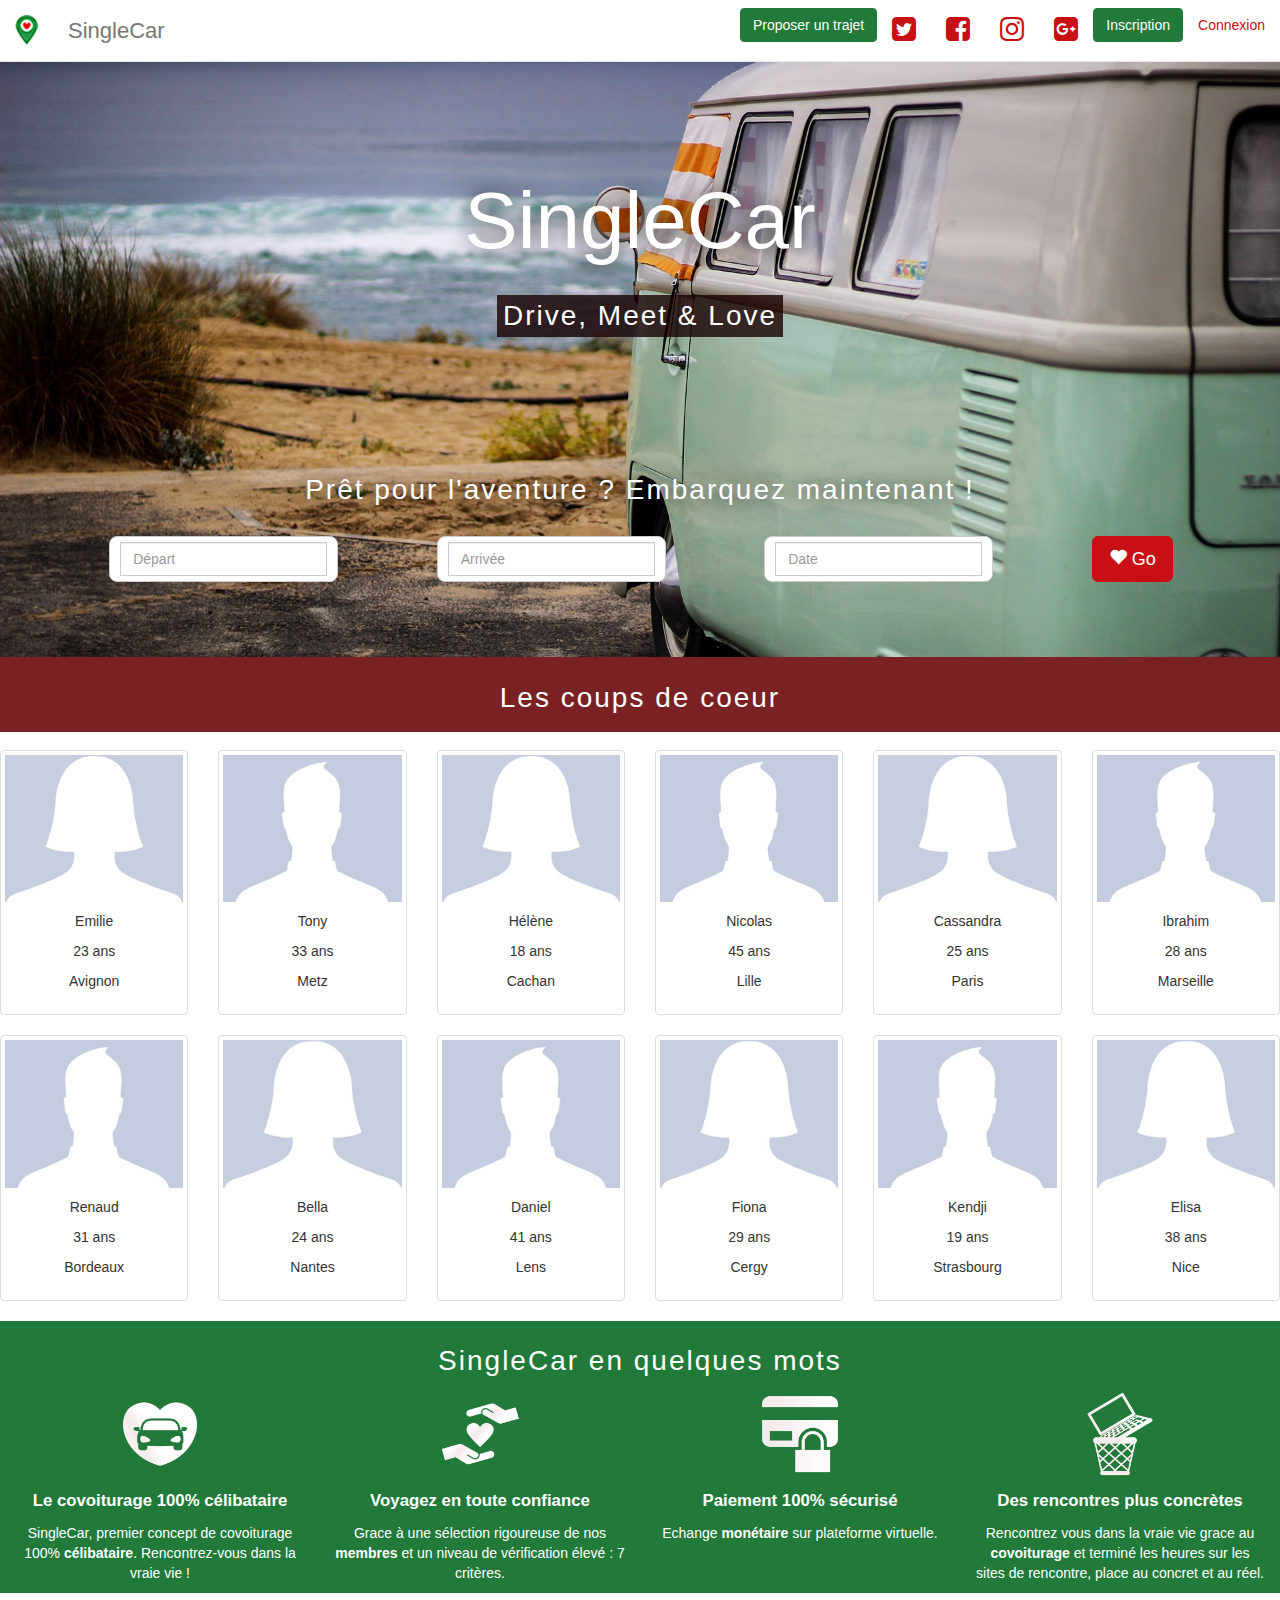
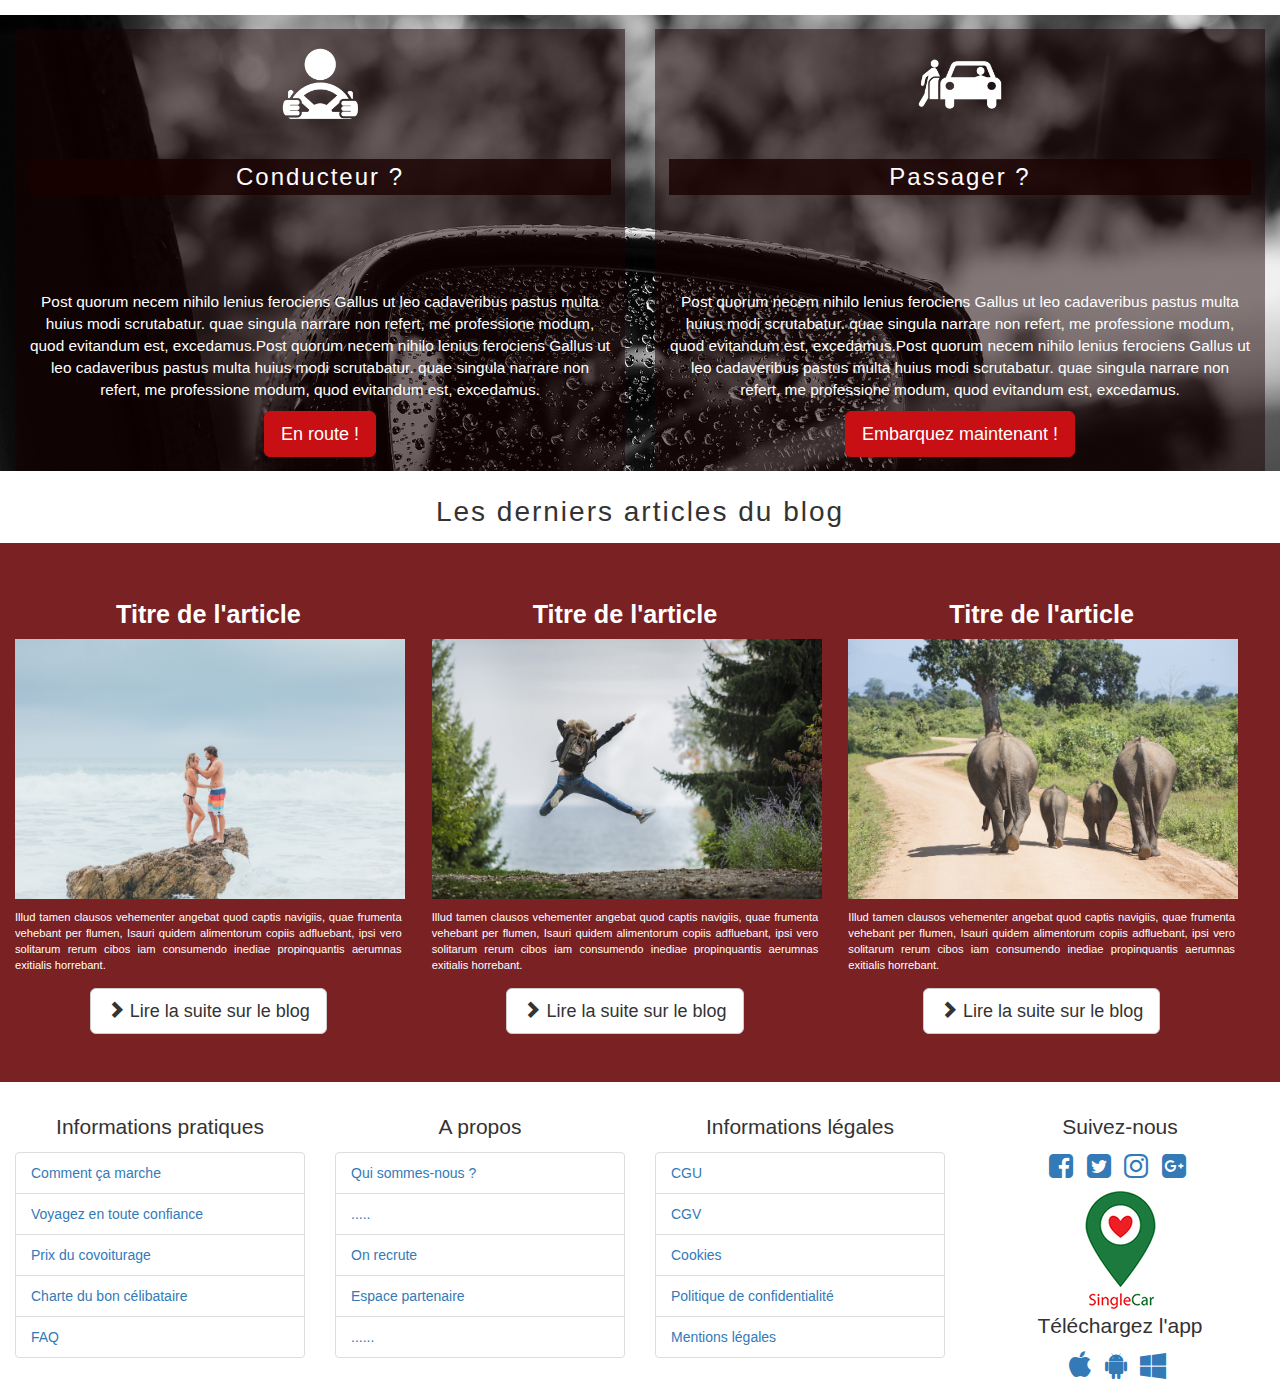
==== index.html @ 8f3c67a7 "Ajout de la page index.html + style.css" ====
<!DOCTYPE html>
<html lang="fr">
  <head>
    <meta charset="utf-8">
    <meta http-equiv="X-UA-Compatible" content="IE=edge">
    <meta name="viewport" content="width=device-width, initial-scale=1">

    <meta name="robots" content="noindex">

    <title>SingleCar - Drive, Meet & Love</title>

    <link href="https://maxcdn.bootstrapcdn.com/bootstrap/3.2.0/css/bootstrap.min.css" rel="stylesheet">
    <link rel="stylesheet" type="text/css" href="https://maxcdn.bootstrapcdn.com/font-awesome/4.1.0/css/font-awesome.min.css">
    <link href='http://fonts.googleapis.com/css?family=Open+Sans:300,400,700' rel='stylesheet' type='text/css'>
    <link rel="stylesheet" type="text/css" href="css/style.css">
    <!-- HTML5 Shim and Respond.js IE8 support of HTML5 elements and media queries -->
    <!--[if lt IE 9]>
      <script src="https://oss.maxcdn.com/html5shiv/3.7.2/html5shiv.min.js"></script>
      <script src="https://oss.maxcdn.com/respond/1.4.2/respond.min.js"></script>
    <![endif]-->
  </head>


  <body>

    <nav class="navbar navbar-default navbar-fixed-top navbar-transparent">
      <div class="container-fluid">
        <div class="navbar-header">
        <button type="button" class="navbar-toggle" data-toggle="collapse" data-target="#bs-example-navbar-collapse-1">
            <span class="sr-only">Menu</span>
            <span class="icon-bar"></span>
            <span class="icon-bar"></span>
            <span class="icon-bar"></span>
        </button>
          <a class="navbar-brand" href="#">
            <img alt="Brand" src="img/logo.jpg">
          </a>
            <p class="navbar-text">SingleCar</p>
        </div>
      
        <div class="collapse navbar-collapse" id="bs-example-navbar-collapse-1">
          <ul class="nav navbar-nav navbar-right">
            <li>
              <button type="button" class="btn btn-default navbar-btn">Proposer un trajet</button>
            </li>
            <li>
              <a href="https://twitter.com/SingleCarFR" target="blank"> <i class="fa fa-twitter-square fa-2x"></i> </a>
            </li>
            <li>
              <a href="href="https://www.facebook.com/SingleCar-1784142331823959" target="blank"> <i class="fa fa-facebook-square fa-2x"></i> </a>
            </li>
            <li>
              <a href="https://www.instagram.com/singlecar.fr/?hl=fr" target="blank"> <i class="fa fa-instagram fa-2x"></i></a>
            </li>
            <li>
              <a href="https://plus.google.com/u/0/105973584061581231778" target="blank"> <i class="fa fa-google-plus-square fa-2x"></i> </a>
            </li>
            <li>
              <button type="button" class="btn btn-default navbar-btn">Inscription</button>
            </li>
            <li>
              <a href="#">Connexion</a>
            </li>
          </ul>
        </div><!-- /.navbar-collapse -->
      </div><!-- /.container-fluid -->
    </nav>

    <div class="wrapper">
        <div class="lead">
          <h1>SingleCar</h1>
          <h2>Drive, Meet & Love</h2>
          <h3>Prêt pour l'aventure ? Embarquez maintenant !</h3>
        </div>
        <div class="row" id="search">
          <div class="col-lg-3 col-lg-offset-1">
            <div class="input-group">
              <button type="button" class="btn btn-default btn-sm border">
                <input type="text" class="form-control" placeholder="Départ">
              </button>
            </div>
          </div>
          <div class="col-lg-3">
            <div class="input-group">
              <button type="button" class="btn btn-default btn-sm border">
                <input type="text" class="form-control" placeholder="Arrivée">
              </button>
            </div>
          </div>
          <div class="col-lg-3">
            <div class="input-group">
              <button type="button" class="btn btn-default btn-sm border">
              <input type="text" class="form-control" placeholder="Date">
              </button>
            </div>
          </div>
          <div class="col-lg-1">
            <button type="button" class="btn btn-default btn-lg btn-red">
              <span class="glyphicon glyphicon glyphicon-heart" aria-hidden="true"></span> Go
            </button>
          </div>
        </div><!-- /.row -->
    </div>

    <!-- Profiles title background control -->
    <div class="profile0 text-center">
      <h3>Les coups de coeur</h3>
    </div>

    <!-- Profiles line 1 -->
    <div class="profile1">
      <div class="row">
        <div class="col-sm-3 col-md-2">
          <div class="thumbnail">
            <img src="img/avatar_w.jpg" alt="Avatar" class="avatar">
            <div class="caption">
              <div class="cta-profile">
                <div class="cta-text">
                  <a href="#" class="btn btn-primary btn-green" role="button">Découvrir le profil</a>
                </div>
              </div>
              <p>Emilie</p>
              <p>23 ans</p>
              <p>Avignon</p>
            </div>
          </div>
        </div>
        <div class="col-sm-3 col-md-2">
          <div class="thumbnail">
          <img src="img/avatar_m.jpg" alt="Avatar" class="avatar">
            <div class="caption">
              <div class="cta-profile">
                <div class="cta-text">
                  <a href="#" class="btn btn-primary btn-green" role="button">Découvrir le profil</a>
                </div>
              </div>
              <p>Tony</p>
              <p>33 ans</p>
              <p>Metz</p>
            </div>
          </div>
        </div>
        <div class="col-sm-3 col-md-2">
          <div class="thumbnail">
          <img src="img/avatar_w.jpg" alt="Avatar" class="avatar">
            <div class="caption">
              <div class="cta-profile">
                <div class="cta-text">
                  <a href="#" class="btn btn-primary btn-green" role="button">Découvrir le profil</a>
                </div>
              </div>
              <p>Hélène</p>
              <p>18 ans</p>
              <p>Cachan</p>
            </div>
          </div>
        </div>
        <div class="col-sm-3 col-md-2">
          <div class="thumbnail">
          <img src="img/avatar_m.jpg" alt="Avatar" class="avatar">
            <div class="caption">
              <div class="cta-profile">
                <div class="cta-text">
                  <a href="#" class="btn btn-primary btn-green" role="button">Découvrir le profil</a>
                </div>
              </div>
              <p>Nicolas</p>
              <p>45 ans</p>
              <p>Lille</p>
            </div>
          </div>
        </div>
        <div class="col-sm-3 col-md-2">
          <div class="thumbnail">
          <img src="img/avatar_w.jpg" alt="Avatar" class="avatar">
            <div class="caption">
              <div class="cta-profile">
                <div class="cta-text">
                  <a href="#" class="btn btn-primary btn-green" role="button">Découvrir le profil</a>
                </div>
              </div>
              <p>Cassandra</p>
              <p>25 ans</p>
              <p>Paris</p>
            </div>
          </div>
        </div>
        <div class="col-sm-3 col-md-2">
          <div class="thumbnail">
          <img src="img/avatar_m.jpg" alt="Avatar" class="avatar">
            <div class="caption">
              <div class="cta-profile">
                <div class="cta-text">
                  <a href="#" class="btn btn-primary btn-green" role="button">Découvrir le profil</a>
                </div>
              </div>
              <p>Ibrahim</p>
              <p>28 ans</p>
              <p>Marseille</p>
            </div>
          </div>
        </div>
      </div>
    </div>

    <!-- Profiles line 2 -->
    <div class="profile1">
      <div class="row">
        <div class="col-sm-3 col-md-2">
          <div class="thumbnail">
          <img src="img/avatar_m.jpg" alt="Avatar" class="avatar">
            <div class="caption">
              <div class="cta-profile">
                <div class="cta-text">
                  <a href="#" class="btn btn-primary btn-green" role="button">Découvrir le profil</a>
                </div>
              </div>
              <p>Renaud</p>
              <p>31 ans</p>
              <p>Bordeaux</p>
            </div>
          </div>
        </div>
        <div class="col-sm-3 col-md-2">
          <div class="thumbnail">
          <img src="img/avatar_w.jpg" alt="Avatar" class="avatar">
            <div class="caption">
              <div class="cta-profile">
                <div class="cta-text">
                  <a href="#" class="btn btn-primary btn-green" role="button">Découvrir le profil</a>
                </div>
              </div>
              <p>Bella</p>
              <p>24 ans</p>
              <p>Nantes</p>
            </div>
          </div>
        </div>
        <div class="col-sm-3 col-md-2">
          <div class="thumbnail">
          <img src="img/avatar_m.jpg" alt="Avatar" class="avatar">
            <div class="caption">
              <div class="cta-profile">
                <div class="cta-text">
                  <a href="#" class="btn btn-primary btn-green" role="button">Découvrir le profil</a>
                </div>
              </div>
              <p>Daniel</p>
              <p>41 ans</p>
              <p>Lens</p>
            </div>
          </div>
        </div>
        <div class="col-sm-3 col-md-2">
          <div class="thumbnail">
          <img src="img/avatar_w.jpg" alt="Avatar" class="avatar">
            <div class="caption">
              <div class="cta-profile">
                <div class="cta-text">
                  <a href="#" class="btn btn-primary btn-green" role="button">Découvrir le profil</a>
                </div>
              </div>
              <p>Fiona</p>
              <p>29 ans</p>
              <p>Cergy</p>
            </div>
          </div>
        </div>
        <div class="col-sm-3 col-md-2">
          <div class="thumbnail">
          <img src="img/avatar_m.jpg" alt="Avatar" class="avatar">
            <div class="caption">
              <div class="cta-profile">
                <div class="cta-text">
                  <a href="#" class="btn btn-primary btn-green" role="button">Découvrir le profil</a>
                </div>
              </div>
              <p>Kendji</p>
              <p>19 ans</p>
              <p>Strasbourg</p>
            </div>
          </div>
        </div>
        <div class="col-sm-3 col-md-2">
          <div class="thumbnail">
          <img src="img/avatar_w.jpg" alt="Avatar" class="avatar">
            <div class="caption">
              <div class="cta-profile">
                <div class="cta-text">
                  <a href="#" class="btn btn-primary btn-green" role="button">Découvrir le profil</a>
                </div>
              </div>
              <p>Elisa</p>
              <p>38 ans</p>
              <p>Nice</p>
            </div>
          </div>
        </div>
      </div>
    </div>      

    <div class="pitch text-center">
      <h3>SingleCar en quelques mots</h3>
        <div class="container">
          <div class="row">
            <div class="col-sm-6 col-md-3">
              <div class="feature">
                <img src="img/icon_962077_cc/noun_962077_ccc.png" width="96">
                <p class="bold">Le covoiturage 100% célibataire</p>
                <p>
                  SingleCar, premier concept de covoiturage 100% <strong>célibataire</strong>. Rencontrez-vous dans la vraie vie !
                </p>
              </div>
            </div>
            <div class="col-sm-6 col-md-3">
              <div class="feature">
                <img src="img/icon_842354_cc/noun_842354_ccc.png" width="96">
                <p class="bold">Voyagez en toute confiance</p>
                <p>
                  Grace à une sélection rigoureuse de nos <strong>membres</strong> et un niveau de vérification élevé : 7 critères.
                </p>
              </div>
            </div>
            <div class="col-sm-6 col-md-3">
              <div class="feature">
                <img src="img/icon_988194_cc/noun_988194_ccc.png" width="96">
                <p class="bold">Paiement 100% sécurisé</p>
                <p>
                  Echange <strong>monétaire</strong> sur plateforme virtuelle.
                </p>
              </div>
            </div>
            <div class="col-sm-6 col-md-3">
              <div class="feature">
                <img src="img/icon_1015298_cc/noun_1015298_ccc.png" width="96">
                <p class="bold">Des rencontres plus concrètes</p>
                <p>
                  Rencontrez vous dans la vraie vie grace au <strong>covoiturage</strong> et terminé les heures sur les sites de rencontre, place au concret et au réel.
                </p>
              </div>
            </div>
          </div>
        </div>
      </div>
    </div>

    <div id="panorama">
      <div class="vitry">
        <div class="container">
          <div class="row">
            <div class="col-sm-12 col-md-6">
              <div class="cachan">
                <img src="img/icon_noun_509406_cc/noun_509406_ccc.png" width="96">
                <h3>Conducteur ?</h3>
                <p>Post quorum necem nihilo lenius ferociens Gallus ut leo cadaveribus pastus multa huius modi scrutabatur. quae singula narrare non refert, me professione modum, quod evitandum est, excedamus.Post quorum necem nihilo lenius ferociens Gallus ut leo cadaveribus pastus multa huius modi scrutabatur. quae singula narrare non refert, me professione modum, quod evitandum est, excedamus.</p>
                <!-- Button trigger modal -->
                <button type="button" class="btn btn-primary btn-lg btn-red" data-toggle="modal" data-target="#modal1">
                En route !
                </button>  
              </div>
              <!-- Modal -->
              <div class="modal fade" id="modal1" tabindex="-1" role="dialog" aria-labelledby="myModalLabel">
                <div class="modal-dialog" role="document">
                  <div class="modal-content chevilly">
                    <div class="modal-header">
                      <button type="button" class="close" data-dismiss="modal" aria-label="Close">
                      <span aria-hidden="true">&times;</span>
                      </button>
                      <h4 class="modal-title" id="myModalLabel">En route</h4>
                    </div>
                    <div class="modal-body lhay">
                      <p>At nunc si ad aliquem bene nummatum tumentemque ideo honestus advena salutatum introieris, primitus tamquam exoptatus suscipieris et interrogatus multa coactusque mentiri, miraberis numquam antea visus summatem virum tenuem te sic enixius observantem, ut paeniteat ob haec bona tamquam praecipua non vidisse ante decennium Romam.
                      Metuentes igitur idem latrones Lycaoniam magna parte campestrem cum se inpares nostris fore congressione stataria documentis frequentibus scirent, tramitibus deviis petivere Pamphyliam diu quidem intactam sed timore populationum et caedium, milite per omnia diffuso propinqua, magnis undique praesidiis conmunitam.
                      Alii summum decus in carruchis solito altioribus et ambitioso vestium cultu ponentes sudant sub ponderibus lacernarum, quas in collis insertas cingulis ipsis adnectunt nimia subtegminum tenuitate perflabiles, expandentes eas crebris agitationibus maximeque sinistra, ut longiores fimbriae tunicaeque perspicue luceant varietate liciorum effigiatae in species animalium multiformes.<p>
                    </div>
                    <div class="modal-footer">
                      <button type="button" class="btn btn-default" data-dismiss="modal">Fermer</button>
                      <button type="button" class="btn btn-primary">En savoir plus</button>
                    </div>
                  </div>
                </div>
              </div>
            </div>
            <div class="col-sm-12 col-md-6">
              <div class="cachan">
              <img src="img/icon_noun_1353_cc/noun_1353_ccc.png" width="96">
              <h3>Passager ?</h3>
              <p>Post quorum necem nihilo lenius ferociens Gallus ut leo cadaveribus pastus multa huius modi scrutabatur. quae singula narrare non refert, me professione modum, quod evitandum est, excedamus.Post quorum necem nihilo lenius ferociens Gallus ut leo cadaveribus pastus multa huius modi scrutabatur. quae singula narrare non refert, me professione modum, quod evitandum est, excedamus.</p>
              <!-- Button trigger modal -->
              <button type="button" class="btn btn-primary btn-lg btn-red" data-toggle="modal" data-target="#modal2">
              Embarquez maintenant !
              </button>
              </div>        
              <!-- Modal -->
              <div class="modal fade" id="modal2" tabindex="-1" role="dialog" aria-labelledby="myModalLabel">
                <div class="modal-dialog" role="document">
                  <div class="modal-content chevilly">
                    <div class="modal-header">
                      <button type="button" class="close" data-dismiss="modal" aria-label="Close">
                      <span aria-hidden="true">&times;</span>
                      </button>
                      <h4 class="modal-title" id="myModalLabel">Embarquez maintenant !</h4>
                    </div>
                    <div class="modal-body lhay">
                      <p>At nunc si ad aliquem bene nummatum tumentemque ideo honestus advena salutatum introieris, primitus tamquam exoptatus suscipieris et interrogatus multa coactusque mentiri, miraberis numquam antea visus summatem virum tenuem te sic enixius observantem, ut paeniteat ob haec bona tamquam praecipua non vidisse ante decennium Romam.
                      Metuentes igitur idem latrones Lycaoniam magna parte campestrem cum se inpares nostris fore congressione stataria documentis frequentibus scirent, tramitibus deviis petivere Pamphyliam diu quidem intactam sed timore populationum et caedium, milite per omnia diffuso propinqua, magnis undique praesidiis conmunitam.
                      Alii summum decus in carruchis solito altioribus et ambitioso vestium cultu ponentes sudant sub ponderibus lacernarum, quas in collis insertas cingulis ipsis adnectunt nimia subtegminum tenuitate perflabiles, expandentes eas crebris agitationibus maximeque sinistra, ut longiores fimbriae tunicaeque perspicue luceant varietate liciorum effigiatae in species animalium multiformes.<p>
                    </div>
                    <div class="modal-footer">
                      <button type="button" class="btn btn-default" data-dismiss="modal">Fermer</button>
                      <button type="button" class="btn btn-primary">En savoir plus</button>
                    </div>
                  </div>
                </div>
              </div>
            </div>
          </div>
        </div>
      </div>
    </div>

    <div class="layout-blog text-center">
    <h3>Les derniers articles du blog</h3>
      <div class="jumbotron back-white">
        <div class="col-container container row">
          <div class="col col-sm-8 col-md-4">
            <h4>Titre de l'article</h4>
            <img src="img/article1.jpg">
            <p>Illud tamen clausos vehementer angebat quod captis navigiis, quae frumenta vehebant per flumen, Isauri quidem alimentorum copiis adfluebant, ipsi vero solitarum rerum cibos iam consumendo inediae propinquantis aerumnas exitialis horrebant.</p>
            <button type="button" class="btn btn-default btn-lg">
            <span class="glyphicon glyphicon-chevron-right" aria-hidden="true"></span> Lire la suite sur le blog
            </button>
          </div>
          <div class="col col-sm-8 col-md-4">
            <h4>Titre de l'article</h4>
            <img src="img/article2.jpg">
            <p>Illud tamen clausos vehementer angebat quod captis navigiis, quae frumenta vehebant per flumen, Isauri quidem alimentorum copiis adfluebant, ipsi vero solitarum rerum cibos iam consumendo inediae propinquantis aerumnas exitialis horrebant.</p>
            <button type="button" class="btn btn-default btn-lg">
            <span class="glyphicon glyphicon-chevron-right" aria-hidden="true"></span> Lire la suite sur le blog
            </button>
          </div>
          <div class="col col-sm-8 col-md-4">
            <h4>Titre de l'article</h4>
            <img src="img/article3.jpg">
            <p>Illud tamen clausos vehementer angebat quod captis navigiis, quae frumenta vehebant per flumen, Isauri quidem alimentorum copiis adfluebant, ipsi vero solitarum rerum cibos iam consumendo inediae propinquantis aerumnas exitialis horrebant.</p>
            <button type="button" class="btn btn-default btn-lg">
            <span class="glyphicon glyphicon-chevron-right" aria-hidden="true"></span> Lire la suite sur le blog
            </button>
          </div>
        </div>
      </div>
    </div>

    <div id="footer">
      <div class="container">
        <div class="row">
          <div class="col-sm-6 col-md-3">
            <p>Informations pratiques</p>
            <ul class="list-group">
              <li class="list-group-item">
                <a href="#" target="blank">Comment ça marche</a>
              </li>
              <li class="list-group-item">
                <a href="#" target="blank">Voyagez en toute confiance</a>
              </li>
              <li class="list-group-item">
                <a href="#" target="blank">Prix du covoiturage</a>
              </li>
              <li class="list-group-item">
                <a href="#" target="blank">Charte du bon célibataire</a>
              </li>
              <li class="list-group-item">
                <a href="#" target="blank">FAQ</a>
              </li>
            </ul>
          </div>
          <div class="col-sm-6 col-md-3">
            <p>A propos</p>
            <ul class="list-group">
              <li class="list-group-item">
                <a href="#" target="blank">Qui sommes-nous ?</a>
              </li>
              <li class="list-group-item">
                <a href="#" target="blank">.....</a>
              </li>
              <li class="list-group-item">
                <a href="#" target="blank">On recrute</a>
              </li>
              <li class="list-group-item">
                <a href="#" target="blank">Espace partenaire</a>
              </li>
              <li class="list-group-item">
                <a href="#" target="blank">......</a>
              </li>
            </ul>
          </div>
          <div class="col-sm-6 col-md-3">
            <p>Informations légales</p>
            <ul class="list-group">
              <li class="list-group-item">
                <a href="#" target="blank">CGU</a>
              </li>
              <li class="list-group-item">
                <a href="#" target="blank">CGV</a>
              </li>
              <li class="list-group-item">
                <a href="#" target="blank">Cookies</a>
              </li>
              <li class="list-group-item">
                <a href="#" target="blank">Politique de confidentialité</a>
              </li>
              <li class="list-group-item">
                <a href="#" target="blank">Mentions légales</a>
              </li>
            </ul>
          </div>
          <div class="col-sm-6 col-md-3">
            <p>Suivez-nous</p>
            <ul class="list-inline social text-center">
              <li>
                <a href="https://www.facebook.com/SingleCar-1784142331823959/" target="blank"> 
                <i class="fa fa-facebook-square fa-2x"></i> 
                </a>
              </li>
              <li>
                <a href="https://twitter.com/SingleCarFR" target="blank"> 
                <i class="fa fa-twitter-square fa-2x"></i>
                </a>
              </li>
              <li>
                <a href="https://www.instagram.com/singlecar.fr/?hl=fr" target="blank"> 
                <i class="fa fa-instagram fa-2x"></i>
                </a>
              </li>
              <li>
                <a href="https://plus.google.com/u/0/105973584061581231778" target="blank"> 
                <i class="fa fa-google-plus-square fa-2x"></i> 
                </a>
              </li>
            </ul>
            <img src="img/logo_footer.jpg" class="img-responsive center-block">
            <p class="app">Téléchargez l'app</p>
            <ul class="list-inline social text-center">
              <li>
                <a> 
                <i class="fa fa-apple fa-2x" aria-hidden="true"></i> 
                </a>
              </li>
              <li>
                <a> 
                <i class="fa fa-android fa-2x" aria-hidden="true"></i>
                </a>
              </li>
              <li>
                <a> 
                <i class="fa fa-windows fa-2x" aria-hidden="true"></i>
                </a>
              </li>
            </ul>
          </div>
        </div>
      </div>
    </div>


    <!-- Mouse for top page  -->
    <button onclick="topFunction()" id="mouse" title="Haut de page">
    <span class="glyphicon glyphicon-chevron-up" aria-hidden="true"></span></button>
    <script>
    // When the user scrolls down 20px from the top of the document, show the button
    window.onscroll = function() {scrollFunction()};

    function scrollFunction() {
        if (document.body.scrollTop > 20 || document.documentElement.scrollTop > 20) {
            document.getElementById("mouse").style.display = "block";
        } else {
            document.getElementById("mouse").style.display = "none";
        }
    }

    // When the user clicks on the button, scroll to the top of the document
    function topFunction() {
        document.body.scrollTop = 0;
        document.documentElement.scrollTop = 0;
    }
    </script>

    <script src="https://ajax.googleapis.com/ajax/libs/jquery/1.11.1/jquery.min.js"></script>
    <script src="https://maxcdn.bootstrapcdn.com/bootstrap/3.2.0/js/bootstrap.min.js"></script>
    
  </body>
</html>
---- css/style.css ----
body {
	padding-top: 7px;
	background-color: #fff;
	overflow-x:hidden;
}

/* Navbar design elements */

.navbar-btn {
  	background-color: #217A39;
  	border-color: #217A39;
  	color : #fff;
}

.navbar-btn:hover {
  	background-color: #C70F14;
  	border-color: #C70F14;
  	color: #fff ;
}

.navbar-header p {
	font-family: 'Arial';
	font-size: 22px;
	color: yellow;
}

/* How to override the default Bootstrap navbar */

.navbar-transparent {
  background-color: #fff;
}

.navbar-transparent .navbar-brand,
.navbar-transparent .navbar-nav > li > a {
  color: #C70F14;
}

/* Scroll Down Button */

#mouse {
  display: none;
  position: fixed;
  bottom: 20px;
  right: 30px;
  z-index: 99;
  border: none;
  outline: none;
  background-color: #C70F14;
  color: #fff;
  cursor: pointer;
  padding: 15px;
  border-radius: 10px;
}

#mouse:hover {
  background-color: #000000;
}

/* Button colors */

.btn-red {
	background-color: #C70F14;
  	border-color: #C70F14;
  	color : #fff;
}

.btn-red:hover {
	background-color: #217A39;
  	border-color: #217A39;
  	color : #fff;
}

.btn-green {
	background-color: #217A39;
  	border-color: #22C74E;
  	color : #fff;
}

.btn-green:hover {
	background-color: #C70F14;
  	border-color: #C70F14;
  	color: #fff ;
}

/* Container control */

.container {
    position: relative;
    width: 100%;
}

/* Wrapper section control */

.wrapper{
	background-image: url('../img/cover.jpg');
	background-size: cover;
	height: 650px;
	padding-top: 150px;
  	text-align: center;
  	color: #fff;
}

.border {
	border-radius: 8px;
}

.lead h1 {
  font-size: 80px;
  text-shadow: 0 0 20px rgba(0, 0, 0, .8);
  font-weight: normal;
}

.lead h2 {
  background: rgba(25, 0, 0, 0.8);
  display: inline-block;
  padding: 0.2em;
  font-size: 28px;
  font-weight: 300px;
  letter-spacing: 2px;
  margin-bottom: 4em;
}

.lead h3 {
  text-shadow: 0 0 20px rgba(0, 0, 0, .8);
  font-weight: normal;
  padding: 0.2em;
  font-size: 28px;
  font-weight: 300px;
  letter-spacing: 2px;
}

#search {
	padding-top: 5px;
}

/* Home page profiles control */

.profile0 {
	background-color: #7A2124;
  	color:#fff;
  	padding-bottom: 0.2em;
  	margin-bottom: 1.3em;
}

.profile0 h3 {
  	display: inline-block;
  	padding: 0.2em;
  	font-size: 28px;
  	font-weight: 300px;
  	letter-spacing: 2px;
  	background-color: #7A2124;
  	color:#fff;
}

.profile1, .profile2 {
	text-align: center;
}

.avatar {
  opacity: 1;
  display: block;
  width: 100%;
  height: auto;
  transition: .5s ease;
  backface-visibility: hidden;
}

.cta-profile {
  transition: .5s ease;
  opacity: 0;
  position: absolute;
  top: 50%;
  left: 50%;
  transform: translate(-50%, -50%);
  -ms-transform: translate(-50%, -50%)
}

.container:hover .avatar {
  opacity: 0.3;
}

.container:hover .cta-profile {
  opacity: 1;
}

.thumbnail:hover .avatar {
  opacity: 0.3;
}

.thumbnail:hover .cta-profile {
  opacity: 1;
}

.cta-text {
  background-color: #217A39;
  color: white;
  font-size: 16px;
  padding: 16px 32px;
}

/* Pitch section control */

.pitch {
	background-color: #217A39;
	color: #fff;
}

.pitch h3 {
  	display: inline-block;
  	padding: 0.2em;
  	font-size: 28px;
  	font-weight: 300px;
  	letter-spacing: 2px;
}

.bold {
	font-size:1.2em;
	font-weight: bold;
}

/* Panorama section control */

#panorama{
	background-image: url('../img/panorama.jpg');
	background-size: cover;
	height: 75%;
  	text-align: center;
  	color: #fff;
  	margin-top: 1.6em;
}

#panorama h3 {
  background: rgba(25, 0, 0, 0.8);
  padding: 0.2em;
  letter-spacing: 2px;
  margin-bottom: 4em;
}

.cachan p {
  font-size:1.1em;
}

.vitry {
  padding-top: 1em;
}

.cachan {
	background: rgba(25, 0, 0, 0.5);
	padding: 1em;
}

#panorama .chevilly {
	color:#000000;
}

#panorama .lhay {
	font-size:0.8em;
}

/* Layout-blog section control */

.layout-blog h3 {
  	display: inline-block;
  	padding: 0.2em;
  	font-size: 28px;
  	font-weight: 300px;
  	letter-spacing: 2px;
}

.back-white {
	background-color: #7A2124;
  	text-align: center;
  	color: #fff;
}

.back-white h4 {
	font-size:1.8em;
	font-weight: bold;
}

.back-white img {
	width:390px;
}

.back-white p {
	font-size:0.8em;
	text-align: justify;
	padding-top: 10px;
}

.col-container {
    display: table; /* Make the container element behave like a table */
    width: 100%; /* Set full-width to expand the whole page */
}

.col {
    display: table-cell; /* Make elements inside the container behave like table cells */
}

/* If the browser window is smaller than 600px, make the columns stack on top of each other */
@media only screen and (max-width: 600px) {
    .col { 
        display: block;
        width: 100%;
    }
}

/* Footer section control */

#footer p {
	font-size: 1.5em;
	font-style: bold;
	text-align: center;
}

#footer img {
	display: center;
}
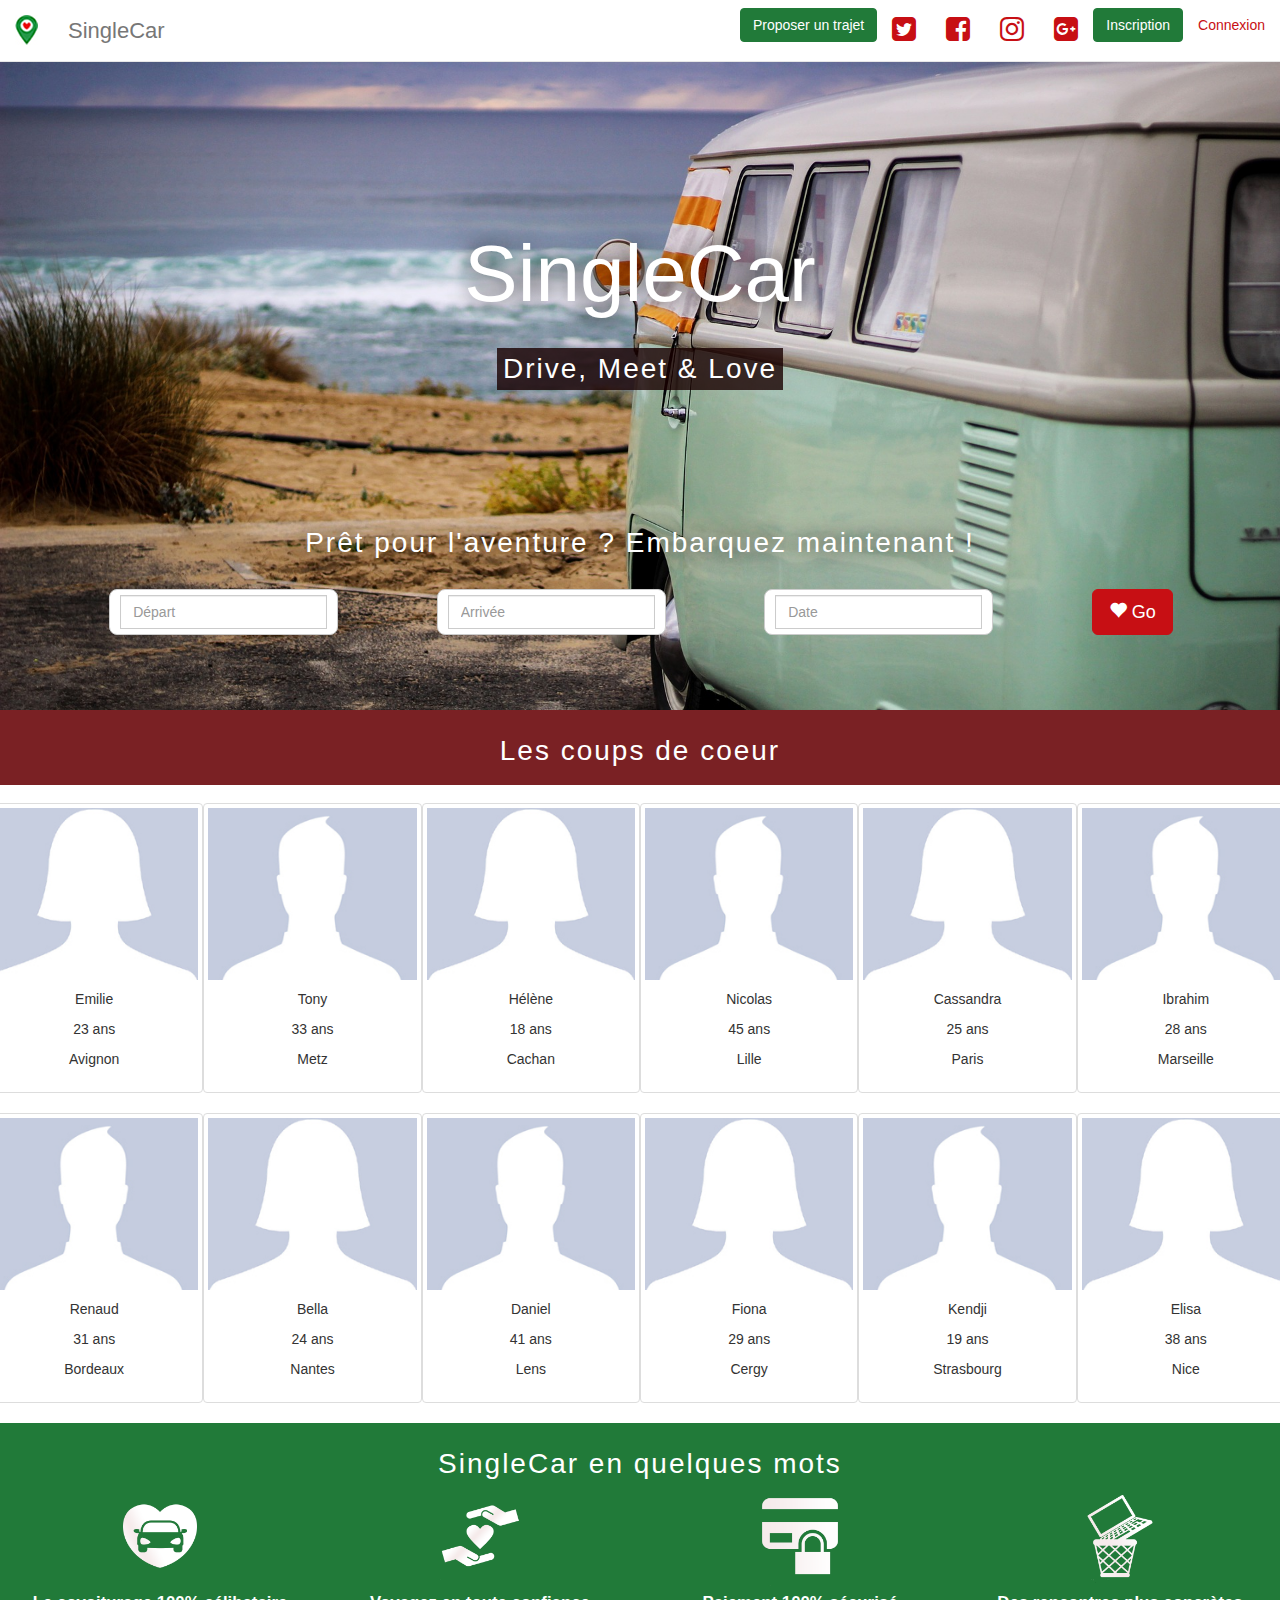
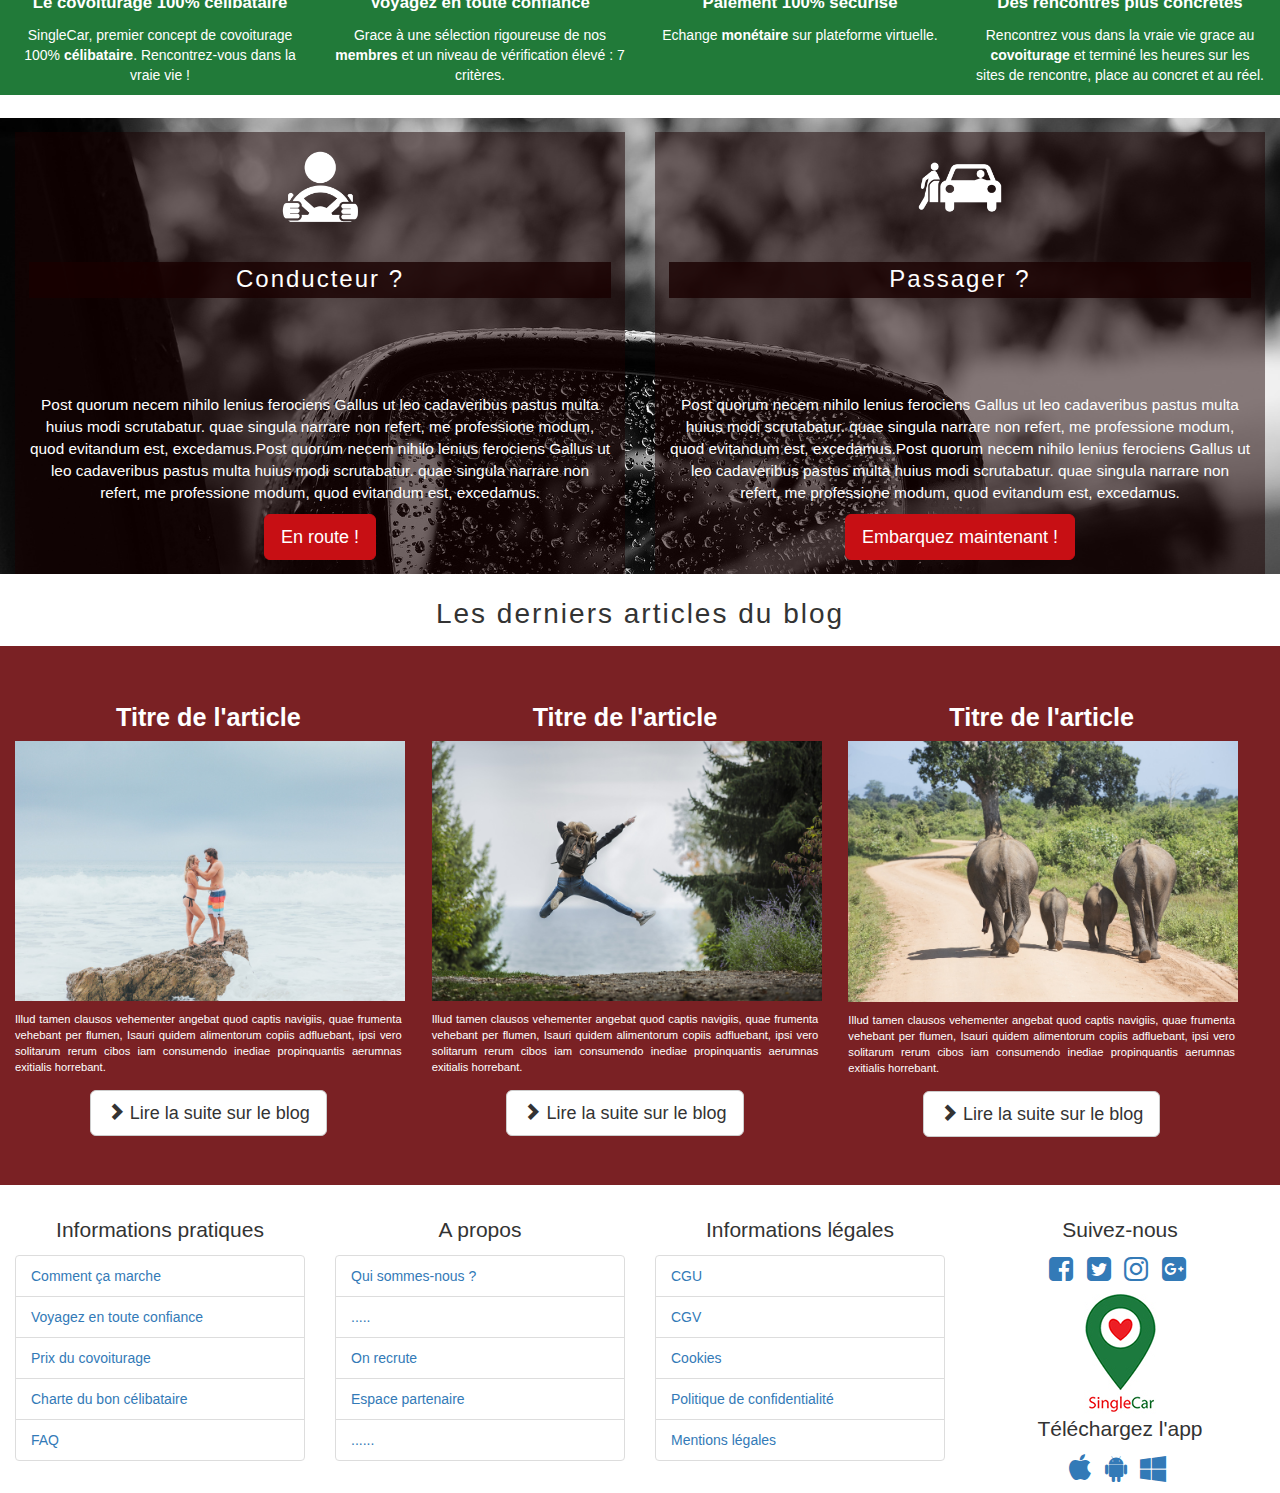
==== commit 47d40186: "Ajout de la page profil V2" ====
--- a/index.html
+++ b/index.html
@@ -60,7 +60,7 @@
               <button type="button" class="btn btn-default navbar-btn">Inscription</button>
             </li>
             <li>
-              <a href="#">Connexion</a>
+              <a href="profile.html">Connexion</a>
             </li>
           </ul>
         </div><!-- /.navbar-collapse -->
@@ -111,7 +111,7 @@
     <!-- Profiles line 1 -->
     <div class="profile1">
       <div class="row">
-        <div class="col-sm-3 col-md-2">
+        <div class="col-sm-3 col-md-2 nopadmar">
           <div class="thumbnail">
             <img src="img/avatar_w.jpg" alt="Avatar" class="avatar">
             <div class="caption">
@@ -126,7 +126,7 @@
             </div>
           </div>
         </div>
-        <div class="col-sm-3 col-md-2">
+        <div class="col-sm-3 col-md-2 nopadmar">
           <div class="thumbnail">
           <img src="img/avatar_m.jpg" alt="Avatar" class="avatar">
             <div class="caption">
@@ -141,7 +141,7 @@
             </div>
           </div>
         </div>
-        <div class="col-sm-3 col-md-2">
+        <div class="col-sm-3 col-md-2 nopadmar">
           <div class="thumbnail">
           <img src="img/avatar_w.jpg" alt="Avatar" class="avatar">
             <div class="caption">
@@ -156,7 +156,7 @@
             </div>
           </div>
         </div>
-        <div class="col-sm-3 col-md-2">
+        <div class="col-sm-3 col-md-2 nopadmar">
           <div class="thumbnail">
           <img src="img/avatar_m.jpg" alt="Avatar" class="avatar">
             <div class="caption">
@@ -171,7 +171,7 @@
             </div>
           </div>
         </div>
-        <div class="col-sm-3 col-md-2">
+        <div class="col-sm-3 col-md-2 nopadmar">
           <div class="thumbnail">
           <img src="img/avatar_w.jpg" alt="Avatar" class="avatar">
             <div class="caption">
@@ -186,7 +186,7 @@
             </div>
           </div>
         </div>
-        <div class="col-sm-3 col-md-2">
+        <div class="col-sm-3 col-md-2 nopadmar">
           <div class="thumbnail">
           <img src="img/avatar_m.jpg" alt="Avatar" class="avatar">
             <div class="caption">
@@ -207,7 +207,7 @@
     <!-- Profiles line 2 -->
     <div class="profile1">
       <div class="row">
-        <div class="col-sm-3 col-md-2">
+        <div class="col-sm-3 col-md-2 nopadmar">
           <div class="thumbnail">
           <img src="img/avatar_m.jpg" alt="Avatar" class="avatar">
             <div class="caption">
@@ -222,7 +222,7 @@
             </div>
           </div>
         </div>
-        <div class="col-sm-3 col-md-2">
+        <div class="col-sm-3 col-md-2 nopadmar">
           <div class="thumbnail">
           <img src="img/avatar_w.jpg" alt="Avatar" class="avatar">
             <div class="caption">
@@ -237,7 +237,7 @@
             </div>
           </div>
         </div>
-        <div class="col-sm-3 col-md-2">
+        <div class="col-sm-3 col-md-2 nopadmar">
           <div class="thumbnail">
           <img src="img/avatar_m.jpg" alt="Avatar" class="avatar">
             <div class="caption">
@@ -252,7 +252,7 @@
             </div>
           </div>
         </div>
-        <div class="col-sm-3 col-md-2">
+        <div class="col-sm-3 col-md-2 nopadmar">
           <div class="thumbnail">
           <img src="img/avatar_w.jpg" alt="Avatar" class="avatar">
             <div class="caption">
@@ -267,7 +267,7 @@
             </div>
           </div>
         </div>
-        <div class="col-sm-3 col-md-2">
+        <div class="col-sm-3 col-md-2 nopadmar">
           <div class="thumbnail">
           <img src="img/avatar_m.jpg" alt="Avatar" class="avatar">
             <div class="caption">
@@ -282,7 +282,7 @@
             </div>
           </div>
         </div>
-        <div class="col-sm-3 col-md-2">
+        <div class="col-sm-3 col-md-2 nopadmar">
           <div class="thumbnail">
           <img src="img/avatar_w.jpg" alt="Avatar" class="avatar">
             <div class="caption">
--- a/css/style.css
+++ b/css/style.css
@@ -1,5 +1,5 @@
 body {
-	padding-top: 7px;
+	padding-top: 60px;
 	background-color: #fff;
 	overflow-x:hidden;
 }
@@ -24,6 +24,15 @@
 	color: yellow;
 }
 
+.navbar-nav .roundedImage {
+	overflow:hidden;
+    -webkit-border-radius:50px;
+    -moz-border-radius:50px;
+    border-radius:50px;
+    width:30px;
+    height:30px;
+}
+
 /* How to override the default Bootstrap navbar */
 
 .navbar-transparent {
@@ -33,6 +42,13 @@
 .navbar-transparent .navbar-brand,
 .navbar-transparent .navbar-nav > li > a {
   color: #C70F14;
+}
+
+/* Disable space between Bootstrap's col */
+
+.nopadmar {
+   padding: 0 !important;
+   margin: 0 !important;
 }
 
 /* Scroll Down Button */
@@ -56,7 +72,7 @@
   background-color: #000000;
 }
 
-/* Button colors */
+/* Button and background colors */
 
 .btn-red {
 	background-color: #C70F14;
@@ -82,12 +98,36 @@
   	color: #fff ;
 }
 
+.red {
+	background-color: #C70F14;
+	color : #fff;
+}
+
+.green {
+	background-color: #217A39;
+	color : #fff;
+}
+
 /* Container control */
 
 .container {
     position: relative;
     width: 100%;
 }
+
+/* Footer section control */
+
+#footer p {
+	font-size: 1.5em;
+	font-style: bold;
+	text-align: center;
+}
+
+#footer img {
+	display: center;
+}
+
+/* index.html */
 
 /* Wrapper section control */
 
@@ -305,14 +345,332 @@
     }
 }
 
-/* Footer section control */
-
-#footer p {
-	font-size: 1.5em;
-	font-style: bold;
-	text-align: center;
-}
-
-#footer img {
-	display: center;
-}
+/* profile.html */
+
+/* Couv section control */
+
+#couv {
+	padding-top: 2px;
+}
+
+.photo-profile {
+	height:250px;
+	background: #fff;
+	overflow: hidden;
+	position: relative;
+	display: block;
+}
+
+.photo-profile img {
+	display: block;
+
+  /*contain:*/
+  /*max-height: 100%;
+  max-width: 100%;*/
+  /*--*/
+
+  /*cover (not work for images wider and shorter than the container):*/
+  min-height: 100%;
+  width: 100%;
+
+  /*--*/
+
+  position: absolute;
+  top: 50%;
+  left: 50%;
+  transform: translate(-50%, -50%);
+}
+
+.status {
+	height: 50px;
+	padding: 2% 1%;
+}
+
+.perso-profile {
+	height: 134px;
+	padding: 4% 1%;
+}
+
+.perso-profile-tab td {
+	text-align: left;
+	padding : 2px 15px;
+}
+
+.perso-profile-tab table
+{
+    border-collapse: separate;
+    border-spacing : 5px;
+}
+
+.perso-profile-border {
+	border: 1px solid grey;
+	border-radius: 10px;
+	margin-left: 3.5em;
+}
+
+.progress {
+	margin-top: 0.2em;
+}
+
+.progress-bar {
+	width: 100%;
+	height: 100%;
+}
+
+.online, .check {
+	color : #217A39;
+}
+
+.offline, .uncheck {
+	color : #C70F14;
+}
+
+.couv-img {
+  background: rgba(25, 0, 0, 0.5);/*visible only in contain mode*/
+  height: 400px;
+  overflow: hidden;
+  position: relative;
+  display: block;
+}
+
+.couv-img img {
+  display: block;
+
+  /*contain:*/
+  /*max-height: 100%;
+  max-width: 100%;*/
+  /*--*/
+
+  /*cover (not work for images wider and shorter than the container):*/
+  min-height: 100%;
+  width: 100%;
+
+  /*--*/
+
+  position: absolute;
+  top: 50%;
+  left: 50%;
+  transform: translate(-50%, -50%);
+}
+
+.couv-cta {
+	background: #fff;
+	height:34px;
+}
+
+/* Layout-profile section control */
+
+#layout-profile {
+	padding-top: 2px;
+}
+
+.next-trip {
+	height: 200px;
+}
+
+.next-trip caption, th, td {
+	
+}
+
+.trajet {
+	border: 1px solid grey;
+	border-radius: 10px;
+	margin-left: 10px;
+}
+
+
+.one-word {
+	border: 1px solid grey;
+	border-radius: 10px;	
+	padding: 0px 2px ;
+	margin-left: 40px;
+	font-style:italic;
+}
+
+/* Style the Image Used to Trigger the Modal */
+#my-profile {
+    border-radius: 5px;
+    cursor: pointer;
+    transition: 0.3s;
+}
+
+#my-profile:hover {opacity: 0.7;}
+
+/* The Modal (background) */
+.modal {
+    display: none; /* Hidden by default */
+    position: fixed; /* Stay in place */
+    z-index: 1; /* Sit on top */
+    padding-top: 100px; /* Location of the box */
+    left: 0;
+    top: 0;
+    width: 100%; /* Full width */
+    height: 100%; /* Full height */
+    overflow: auto; /* Enable scroll if needed */
+    background-color: rgb(0,0,0); /* Fallback color */
+    background-color: rgba(0,0,0,0.9); /* Black w/ opacity */
+}
+
+/* Modal Content (Image) */
+.modal-content {
+    margin: auto;
+    display: block;
+    width: 40%;
+    max-width: 700px;
+}
+
+/* The Close Button */
+.close {
+    position: absolute;
+    top: 80px;
+    right: 35px;
+    color: #f1f1f1;
+    font-size: 40px;
+    font-weight: bold;
+    transition: 0.3s;
+}
+
+.close:hover,
+.close:focus {
+    color: #bbb;
+    text-decoration: none;
+    cursor: pointer;
+}
+
+/* 100% Image Width on Smaller Screens */
+@media only screen and (max-width: 700px){
+    .modal-content {
+        width: 100%;
+    }
+}
+
+.space-photo {
+	height: 97px;
+}
+
+.row-1 > .column-1 {
+  padding: 0 8px;
+}
+
+.row-1:after {
+  content: "";
+  display: table;
+  clear: both;
+}
+
+.column-1 {
+  
+
+}
+
+.column-1 img {
+  height: 86px;
+  width: 115px;
+}
+
+/* The Modal (background) */
+.modal-perso {
+  display: none;
+  position: fixed;
+  z-index: 1;
+  padding-top: 100px;
+  left: 0;
+  top: 0;
+  width: 100%;
+  height: 100%;
+  overflow: auto;
+  background-color: black;
+}
+
+/* Modal Content */
+.modal-inside {
+  position: relative;
+  background-color: #fefefe;
+  margin: auto;
+  padding: 0;
+  width: 50%;
+  max-width: 1200px;
+}
+
+/* The Close Button */
+.close-1 {
+  color: white;
+  position: absolute;
+  top: 80px;
+  right: 35px;
+  font-size: 35px;
+  font-weight: bold;
+}
+
+.close-1:hover,
+.close-1:focus {
+  color: #999;
+  text-decoration: none;
+  cursor: pointer;
+}
+
+.mySlides {
+  display: none;
+}
+
+/* Number text (1/3 etc) */
+.numbertext {
+  color: #f2f2f2;
+  font-size: 12px;
+  padding: 8px 12px;
+  position: absolute;
+  top: 0;
+}
+
+/* Next & previous buttons */
+.prev,
+.next {
+  cursor: pointer;
+  position: absolute;
+  top: 50%;
+  width: auto;
+  padding: 16px;
+  margin-top: -50px;
+  color: white;
+  font-weight: bold;
+  font-size: 20px;
+  transition: 0.6s ease;
+  border-radius: 0 3px 3px 0;
+  user-select: none;
+  -webkit-user-select: none;
+}
+
+/* Position the "next button" to the right */
+.next {
+  right: 0;
+  border-radius: 3px 0 0 3px;
+}
+
+/* Position the "next button" to the right */
+.prev {
+  left: 0;
+  border-radius: 3px 0 0 3px;
+}
+
+/* On hover, add a black background color with a little bit see-through */
+.prev:hover,
+.next:hover {
+  background-color: rgba(0, 0, 0, 0.8);
+}
+
+img.demo {
+  opacity: 0.6;
+}
+
+.active,
+.demo:hover {
+  opacity: 1;
+}
+
+img.hover-shadow {
+  transition: 0.3s
+}
+
+.hover-shadow:hover {
+  box-shadow: 0 4px 8px 0 rgba(0, 0, 0, 0.2), 0 6px 20px 0 rgba(0, 0, 0, 0.19)
+}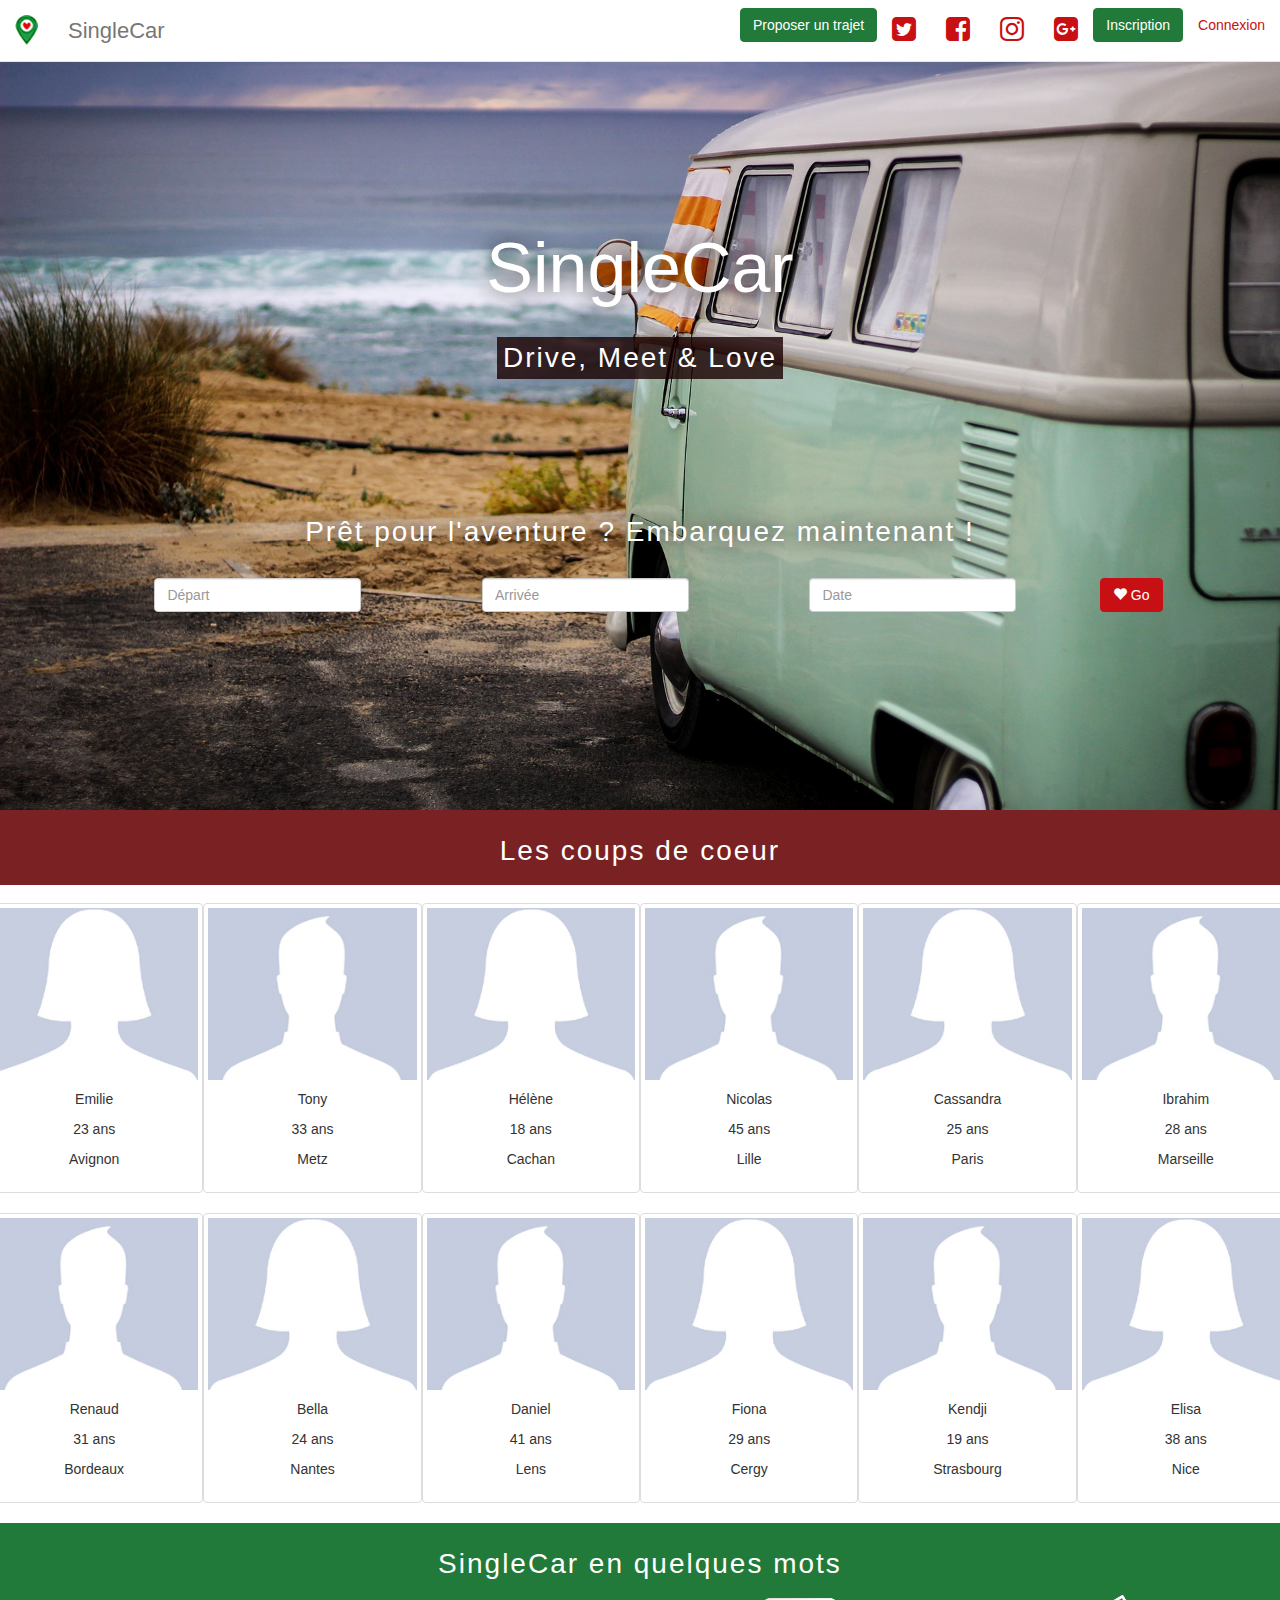
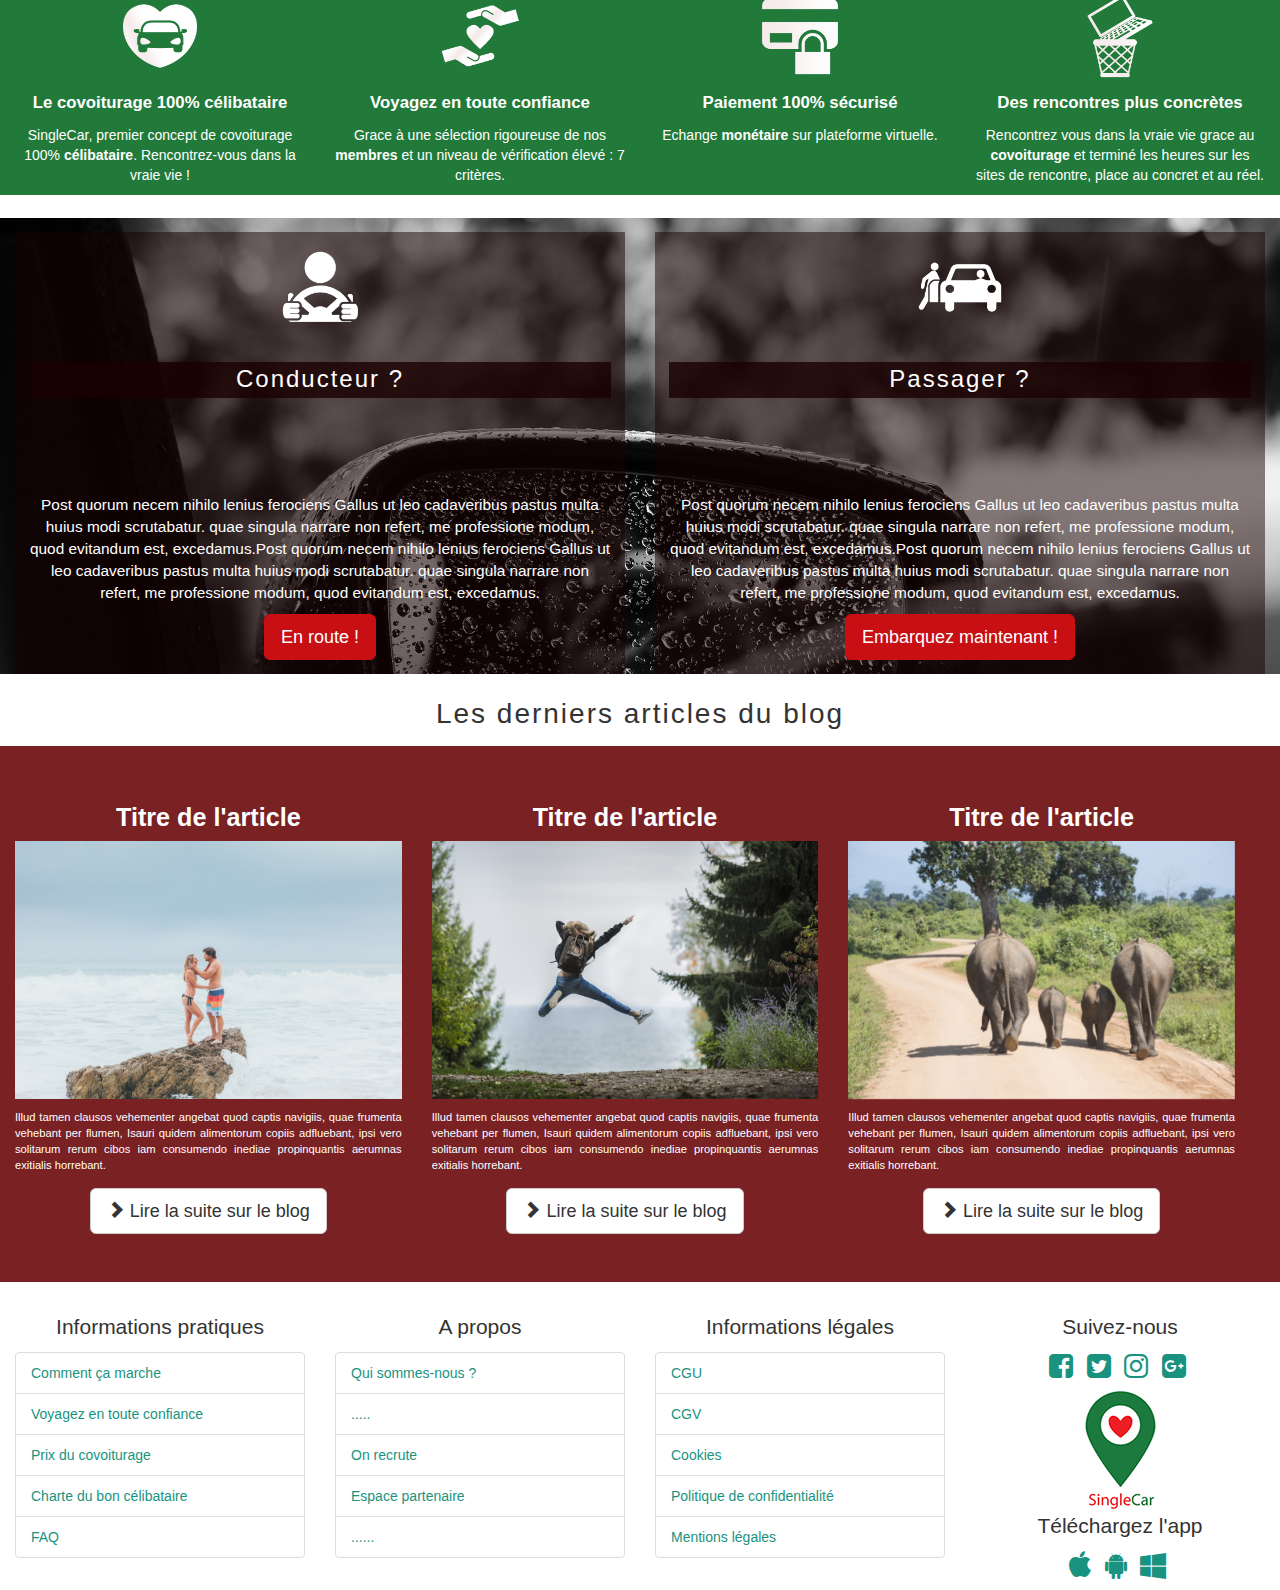
==== commit 0035adce: "Ajout de la page mobile V4" ====
--- a/index.html
+++ b/index.html
@@ -19,6 +19,9 @@
       <script src="https://oss.maxcdn.com/html5shiv/3.7.2/html5shiv.min.js"></script>
       <script src="https://oss.maxcdn.com/respond/1.4.2/respond.min.js"></script>
     <![endif]-->
+
+    <link rel="alternate" media="only screen and (max-width: 768px)" href="https://prod.agitateursdetalents.com/m.html">
+
   </head>
 
 
@@ -74,32 +77,28 @@
           <h3>Prêt pour l'aventure ? Embarquez maintenant !</h3>
         </div>
         <div class="row" id="search">
-          <div class="col-lg-3 col-lg-offset-1">
-            <div class="input-group">
-              <button type="button" class="btn btn-default btn-sm border">
-                <input type="text" class="form-control" placeholder="Départ">
+          <form class="form-inline">
+            <div class="col-md-3 col-md-offset-1 col-lg-3 col-lg-offset-1 col-xl-3 col-xl-offset-1">
+              <div class="form-group">
+                <input type="text" class="form-control" id="exampleInputName2" placeholder="Départ">
+              </div>
+            </div>
+            <div class="col-md-3 col-lg-3 col-xl-3">
+              <div class="form-group">
+                <input type="email" class="form-control" id="exampleInputEmail2" placeholder="Arrivée">
+              </div>
+            </div>
+            <div class="col-md-3 col-lg-3 col-xl-3">
+              <div class="form-group">
+                <input type="email" class="form-control" id="exampleInputEmail2" placeholder="Date">
+              </div>
+            </div>
+            <div class="col-md-1 col-lg-1 col-xl-1">
+              <button type="button" class="btn btn-default btn-red">
+              <span class="glyphicon glyphicon glyphicon-heart"></span> Go
               </button>
             </div>
-          </div>
-          <div class="col-lg-3">
-            <div class="input-group">
-              <button type="button" class="btn btn-default btn-sm border">
-                <input type="text" class="form-control" placeholder="Arrivée">
-              </button>
-            </div>
-          </div>
-          <div class="col-lg-3">
-            <div class="input-group">
-              <button type="button" class="btn btn-default btn-sm border">
-              <input type="text" class="form-control" placeholder="Date">
-              </button>
-            </div>
-          </div>
-          <div class="col-lg-1">
-            <button type="button" class="btn btn-default btn-lg btn-red">
-              <span class="glyphicon glyphicon glyphicon-heart" aria-hidden="true"></span> Go
-            </button>
-          </div>
+          </form>
         </div><!-- /.row -->
     </div>
 
@@ -111,7 +110,7 @@
     <!-- Profiles line 1 -->
     <div class="profile1">
       <div class="row">
-        <div class="col-sm-3 col-md-2 nopadmar">
+        <div class="col-md-2 col-lg-2 col-xl-2 nopadmar">
           <div class="thumbnail">
             <img src="img/avatar_w.jpg" alt="Avatar" class="avatar">
             <div class="caption">
@@ -126,7 +125,7 @@
             </div>
           </div>
         </div>
-        <div class="col-sm-3 col-md-2 nopadmar">
+        <div class="col-md-2 col-lg-2 col-xl-2 nopadmar">
           <div class="thumbnail">
           <img src="img/avatar_m.jpg" alt="Avatar" class="avatar">
             <div class="caption">
@@ -141,7 +140,7 @@
             </div>
           </div>
         </div>
-        <div class="col-sm-3 col-md-2 nopadmar">
+        <div class="col-md-2 col-lg-2 col-xl-2 nopadmar">
           <div class="thumbnail">
           <img src="img/avatar_w.jpg" alt="Avatar" class="avatar">
             <div class="caption">
@@ -156,7 +155,7 @@
             </div>
           </div>
         </div>
-        <div class="col-sm-3 col-md-2 nopadmar">
+        <div class="col-md-2 col-lg-2 col-xl-2 nopadmar">
           <div class="thumbnail">
           <img src="img/avatar_m.jpg" alt="Avatar" class="avatar">
             <div class="caption">
@@ -171,7 +170,7 @@
             </div>
           </div>
         </div>
-        <div class="col-sm-3 col-md-2 nopadmar">
+        <div class="col-md-2 col-lg-2 col-xl-2 nopadmar">
           <div class="thumbnail">
           <img src="img/avatar_w.jpg" alt="Avatar" class="avatar">
             <div class="caption">
@@ -186,7 +185,7 @@
             </div>
           </div>
         </div>
-        <div class="col-sm-3 col-md-2 nopadmar">
+        <div class="col-md-2 col-lg-2 col-xl-2 nopadmar">
           <div class="thumbnail">
           <img src="img/avatar_m.jpg" alt="Avatar" class="avatar">
             <div class="caption">
@@ -207,7 +206,7 @@
     <!-- Profiles line 2 -->
     <div class="profile1">
       <div class="row">
-        <div class="col-sm-3 col-md-2 nopadmar">
+        <div class="col-md-2 col-lg-2 col-xl-2 nopadmar">
           <div class="thumbnail">
           <img src="img/avatar_m.jpg" alt="Avatar" class="avatar">
             <div class="caption">
@@ -222,7 +221,7 @@
             </div>
           </div>
         </div>
-        <div class="col-sm-3 col-md-2 nopadmar">
+        <div class="col-md-2 col-lg-2 col-xl-2 nopadmar">
           <div class="thumbnail">
           <img src="img/avatar_w.jpg" alt="Avatar" class="avatar">
             <div class="caption">
@@ -237,7 +236,7 @@
             </div>
           </div>
         </div>
-        <div class="col-sm-3 col-md-2 nopadmar">
+        <div class="col-md-2 col-lg-2 col-xl-2 nopadmar">
           <div class="thumbnail">
           <img src="img/avatar_m.jpg" alt="Avatar" class="avatar">
             <div class="caption">
@@ -252,7 +251,7 @@
             </div>
           </div>
         </div>
-        <div class="col-sm-3 col-md-2 nopadmar">
+        <div class="col-md-2 col-lg-2 col-xl-2 nopadmar">
           <div class="thumbnail">
           <img src="img/avatar_w.jpg" alt="Avatar" class="avatar">
             <div class="caption">
@@ -267,7 +266,7 @@
             </div>
           </div>
         </div>
-        <div class="col-sm-3 col-md-2 nopadmar">
+        <div class="col-md-2 col-lg-2 col-xl-2 nopadmar">
           <div class="thumbnail">
           <img src="img/avatar_m.jpg" alt="Avatar" class="avatar">
             <div class="caption">
@@ -282,7 +281,7 @@
             </div>
           </div>
         </div>
-        <div class="col-sm-3 col-md-2 nopadmar">
+        <div class="col-md-2 col-lg-2 col-xl-2 nopadmar">
           <div class="thumbnail">
           <img src="img/avatar_w.jpg" alt="Avatar" class="avatar">
             <div class="caption">
@@ -304,7 +303,7 @@
       <h3>SingleCar en quelques mots</h3>
         <div class="container">
           <div class="row">
-            <div class="col-sm-6 col-md-3">
+            <div class="col-md-3 col-lg-3 col-xl-3">
               <div class="feature">
                 <img src="img/icon_962077_cc/noun_962077_ccc.png" width="96">
                 <p class="bold">Le covoiturage 100% célibataire</p>
@@ -313,7 +312,7 @@
                 </p>
               </div>
             </div>
-            <div class="col-sm-6 col-md-3">
+            <div class="col-md-3 col-lg-3 col-xl-3">
               <div class="feature">
                 <img src="img/icon_842354_cc/noun_842354_ccc.png" width="96">
                 <p class="bold">Voyagez en toute confiance</p>
@@ -322,7 +321,7 @@
                 </p>
               </div>
             </div>
-            <div class="col-sm-6 col-md-3">
+            <div class="col-md-3 col-lg-3 col-xl-3">
               <div class="feature">
                 <img src="img/icon_988194_cc/noun_988194_ccc.png" width="96">
                 <p class="bold">Paiement 100% sécurisé</p>
@@ -331,7 +330,7 @@
                 </p>
               </div>
             </div>
-            <div class="col-sm-6 col-md-3">
+            <div class="col-md-3 col-lg-3 col-xl-3">
               <div class="feature">
                 <img src="img/icon_1015298_cc/noun_1015298_ccc.png" width="96">
                 <p class="bold">Des rencontres plus concrètes</p>
@@ -349,7 +348,7 @@
       <div class="vitry">
         <div class="container">
           <div class="row">
-            <div class="col-sm-12 col-md-6">
+            <div class="col-md-6 col-lg-6 col-xl-6">
               <div class="cachan">
                 <img src="img/icon_noun_509406_cc/noun_509406_ccc.png" width="96">
                 <h3>Conducteur ?</h3>
@@ -382,7 +381,7 @@
                 </div>
               </div>
             </div>
-            <div class="col-sm-12 col-md-6">
+            <div class="col-md-6 col-lg-6 col-xl-6">
               <div class="cachan">
               <img src="img/icon_noun_1353_cc/noun_1353_ccc.png" width="96">
               <h3>Passager ?</h3>
@@ -424,7 +423,7 @@
     <h3>Les derniers articles du blog</h3>
       <div class="jumbotron back-white">
         <div class="col-container container row">
-          <div class="col col-sm-8 col-md-4">
+          <div class="col col-md-4 col-lg-4 col-xl-4">
             <h4>Titre de l'article</h4>
             <img src="img/article1.jpg">
             <p>Illud tamen clausos vehementer angebat quod captis navigiis, quae frumenta vehebant per flumen, Isauri quidem alimentorum copiis adfluebant, ipsi vero solitarum rerum cibos iam consumendo inediae propinquantis aerumnas exitialis horrebant.</p>
@@ -432,7 +431,7 @@
             <span class="glyphicon glyphicon-chevron-right" aria-hidden="true"></span> Lire la suite sur le blog
             </button>
           </div>
-          <div class="col col-sm-8 col-md-4">
+          <div class="col col-md-4 col-lg-4 col-xl-4">
             <h4>Titre de l'article</h4>
             <img src="img/article2.jpg">
             <p>Illud tamen clausos vehementer angebat quod captis navigiis, quae frumenta vehebant per flumen, Isauri quidem alimentorum copiis adfluebant, ipsi vero solitarum rerum cibos iam consumendo inediae propinquantis aerumnas exitialis horrebant.</p>
@@ -440,7 +439,7 @@
             <span class="glyphicon glyphicon-chevron-right" aria-hidden="true"></span> Lire la suite sur le blog
             </button>
           </div>
-          <div class="col col-sm-8 col-md-4">
+          <div class="col col-md-4 col-lg-4 col-xl-4">
             <h4>Titre de l'article</h4>
             <img src="img/article3.jpg">
             <p>Illud tamen clausos vehementer angebat quod captis navigiis, quae frumenta vehebant per flumen, Isauri quidem alimentorum copiis adfluebant, ipsi vero solitarum rerum cibos iam consumendo inediae propinquantis aerumnas exitialis horrebant.</p>
@@ -455,7 +454,7 @@
     <div id="footer">
       <div class="container">
         <div class="row">
-          <div class="col-sm-6 col-md-3">
+          <div class="col-md-3 col-lg-3 col-xl-3">
             <p>Informations pratiques</p>
             <ul class="list-group">
               <li class="list-group-item">
@@ -475,7 +474,7 @@
               </li>
             </ul>
           </div>
-          <div class="col-sm-6 col-md-3">
+          <div class="col-md-3 col-lg-3 col-xl-3">
             <p>A propos</p>
             <ul class="list-group">
               <li class="list-group-item">
@@ -495,7 +494,7 @@
               </li>
             </ul>
           </div>
-          <div class="col-sm-6 col-md-3">
+          <div class="col-md-3 col-lg-3 col-xl-3">
             <p>Informations légales</p>
             <ul class="list-group">
               <li class="list-group-item">
@@ -515,7 +514,7 @@
               </li>
             </ul>
           </div>
-          <div class="col-sm-6 col-md-3">
+          <div class="col-md-3 col-lg-3 col-xl-3">
             <p>Suivez-nous</p>
             <ul class="list-inline social text-center">
               <li>
@@ -543,17 +542,17 @@
             <p class="app">Téléchargez l'app</p>
             <ul class="list-inline social text-center">
               <li>
-                <a> 
+                <a href="#"> 
                 <i class="fa fa-apple fa-2x" aria-hidden="true"></i> 
                 </a>
               </li>
               <li>
-                <a> 
+                <a href="#"> 
                 <i class="fa fa-android fa-2x" aria-hidden="true"></i>
                 </a>
               </li>
               <li>
-                <a> 
+                <a href="#"> 
                 <i class="fa fa-windows fa-2x" aria-hidden="true"></i>
                 </a>
               </li>
--- a/css/style.css
+++ b/css/style.css
@@ -1,7 +1,6 @@
 body {
 	padding-top: 60px;
 	background-color: #fff;
-	overflow-x:hidden;
 }
 
 /* Navbar design elements */
@@ -103,11 +102,39 @@
 	color : #fff;
 }
 
+.red-dark {
+	background-color: #7A2124;
+	color : #fff;
+}
+
 .green {
 	background-color: #217A39;
 	color : #fff;
 }
 
+.font-red {
+	color : #C70F14;
+}
+
+.font-green {
+	color : #217A39;
+}
+
+hr.style15 {
+	border-top: 4px double #C70F14;
+	text-align: center;
+}
+hr.style15:after {
+	content: '\002665';
+	display: inline-block;
+	position: relative;
+	top: -15px;
+	padding: 0 10px;
+	background: #217A39;
+	color: #C70F14;
+	font-size: 18px;
+}
+
 /* Container control */
 
 .container {
@@ -116,6 +143,10 @@
 }
 
 /* Footer section control */
+
+#footer a {
+	color: #19937F;
+}
 
 #footer p {
 	font-size: 1.5em;
@@ -134,7 +165,7 @@
 .wrapper{
 	background-image: url('../img/cover.jpg');
 	background-size: cover;
-	height: 650px;
+	height: 750px;
 	padding-top: 150px;
   	text-align: center;
   	color: #fff;
@@ -145,7 +176,7 @@
 }
 
 .lead h1 {
-  font-size: 80px;
+  font-size: 70px;
   text-shadow: 0 0 20px rgba(0, 0, 0, .8);
   font-weight: normal;
 }
@@ -319,7 +350,12 @@
 }
 
 .back-white img {
-	width:390px;
+  opacity: 1;
+  display: block;
+  width: 100%;
+  height: auto;
+  transition: .5s ease;
+  backface-visibility: hidden;
 }
 
 .back-white p {
@@ -338,7 +374,7 @@
 }
 
 /* If the browser window is smaller than 600px, make the columns stack on top of each other */
-@media only screen and (max-width: 600px) {
+@media only screen and (max-width: 768px) {
     .col { 
         display: block;
         width: 100%;
@@ -346,6 +382,16 @@
 }
 
 /* profile.html */
+
+/* Navbar profile */
+
+.sak-eud-din {
+	font-size:1.5em;
+}
+
+.saquer-eddin {
+	font-size:1.8em;
+}
 
 /* Couv section control */
 
@@ -381,123 +427,8 @@
   transform: translate(-50%, -50%);
 }
 
-.status {
-	height: 50px;
-	padding: 2% 1%;
-}
-
-.perso-profile {
-	height: 134px;
-	padding: 4% 1%;
-}
-
-.perso-profile-tab td {
-	text-align: left;
-	padding : 2px 15px;
-}
-
-.perso-profile-tab table
-{
-    border-collapse: separate;
-    border-spacing : 5px;
-}
-
-.perso-profile-border {
-	border: 1px solid grey;
-	border-radius: 10px;
-	margin-left: 3.5em;
-}
-
-.progress {
-	margin-top: 0.2em;
-}
-
-.progress-bar {
-	width: 100%;
-	height: 100%;
-}
-
-.online, .check {
-	color : #217A39;
-}
-
-.offline, .uncheck {
-	color : #C70F14;
-}
-
-.couv-img {
-  background: rgba(25, 0, 0, 0.5);/*visible only in contain mode*/
-  height: 400px;
-  overflow: hidden;
-  position: relative;
-  display: block;
-}
-
-.couv-img img {
-  display: block;
-
-  /*contain:*/
-  /*max-height: 100%;
-  max-width: 100%;*/
-  /*--*/
-
-  /*cover (not work for images wider and shorter than the container):*/
-  min-height: 100%;
-  width: 100%;
-
-  /*--*/
-
-  position: absolute;
-  top: 50%;
-  left: 50%;
-  transform: translate(-50%, -50%);
-}
-
-.couv-cta {
-	background: #fff;
-	height:34px;
-}
-
-/* Layout-profile section control */
-
-#layout-profile {
-	padding-top: 2px;
-}
-
-.next-trip {
-	height: 200px;
-}
-
-.next-trip caption, th, td {
-	
-}
-
-.trajet {
-	border: 1px solid grey;
-	border-radius: 10px;
-	margin-left: 10px;
-}
-
-
-.one-word {
-	border: 1px solid grey;
-	border-radius: 10px;	
-	padding: 0px 2px ;
-	margin-left: 40px;
-	font-style:italic;
-}
-
-/* Style the Image Used to Trigger the Modal */
-#my-profile {
-    border-radius: 5px;
-    cursor: pointer;
-    transition: 0.3s;
-}
-
-#my-profile:hover {opacity: 0.7;}
-
 /* The Modal (background) */
-.modal {
+.modal-couv {
     display: none; /* Hidden by default */
     position: fixed; /* Stay in place */
     z-index: 1; /* Sit on top */
@@ -511,41 +442,48 @@
     background-color: rgba(0,0,0,0.9); /* Black w/ opacity */
 }
 
-/* Modal Content (Image) */
-.modal-content {
-    margin: auto;
-    display: block;
-    width: 40%;
-    max-width: 700px;
-}
-
-/* The Close Button */
-.close {
-    position: absolute;
-    top: 80px;
-    right: 35px;
-    color: #f1f1f1;
-    font-size: 40px;
-    font-weight: bold;
-    transition: 0.3s;
-}
-
-.close:hover,
-.close:focus {
-    color: #bbb;
-    text-decoration: none;
-    cursor: pointer;
-}
-
-/* 100% Image Width on Smaller Screens */
-@media only screen and (max-width: 700px){
-    .modal-content {
-        width: 100%;
-    }
-}
-
-.space-photo {
-	height: 97px;
+.status {
+	height: 50px;
+	padding: 2% 1%;
+}
+
+.perso-profile {
+	height: 134px;
+	padding: 4% 1%;
+}
+
+.perso-profile-tab td {
+	text-align: left;
+	padding : 2px 15px;
+}
+
+.perso-profile-tab table
+{
+    border-collapse: separate;
+    border-spacing : 5px;
+}
+
+.perso-profile-border {
+	border: 1px grey;
+	border-radius: 10px;
+	margin-left: 3.5em;
+}
+
+.online, .check {
+	color : #217A39;
+}
+
+.offline, .uncheck {
+	color : #C70F14;
+}
+
+.progress {
+	margin-top: 0.3em;
+}
+
+.progress-bar {
+	width: 100%;
+	height: 100%;
 }
 
 .row-1 > .column-1 {
@@ -556,11 +494,6 @@
   content: "";
   display: table;
   clear: both;
-}
-
-.column-1 {
-  
-
 }
 
 .column-1 img {
@@ -658,19 +591,247 @@
   background-color: rgba(0, 0, 0, 0.8);
 }
 
-img.demo {
-  opacity: 0.6;
-}
-
-.active,
-.demo:hover {
-  opacity: 1;
-}
-
 img.hover-shadow {
   transition: 0.3s
 }
 
 .hover-shadow:hover {
-  box-shadow: 0 4px 8px 0 rgba(0, 0, 0, 0.2), 0 6px 20px 0 rgba(0, 0, 0, 0.19)
-}+  box-shadow: 0 4px 8px 0 rgba(0, 0, 0, 0.5), 0 6px 20px 0 rgba(0, 0, 0, 0.19)
+}
+
+.cov-img {
+	background-image: url('../img/couv.jpg');
+	background-size: cover;
+	height: 430px;
+  	text-align: center;
+  	color: #fff;
+}
+
+.cov-btn {
+	padding-top: 380px;
+}
+
+/* Couverture pour insertion de l'image depuis html 
+
+.couv-img {
+  background: rgba(25, 0, 0, 0.5);/*visible only in contain mode
+  height: 430px;
+  overflow: hidden;
+  position: relative;
+  display: block;
+}
+
+.couv-img img {
+  display: block;
+
+  /*contain:*/
+  /*max-height: 100%;
+  max-width: 100%;*/
+  /*--*/
+
+  /*cover (not work for images wider and shorter than the container):
+  min-height: 100%;
+  width: 100%;
+
+  /*--
+
+  position: absolute;
+  top: 50%;
+  left: 50%;
+  transform: translate(-50%, -50%);
+}
+
+*/
+
+/* Layout-profile section control */
+
+#layout-profile {
+	padding-top: 1px;
+}
+
+.next-trip {
+	height:190px;
+	padding-top: 0.8em;
+}
+
+.next-trip p {
+	padding-top: 0.2em;
+  	font-weight: 300px;
+  	font-size: 18px;
+  	letter-spacing: 2px;
+  	background-color: #fff;
+  	color:#217A39;
+}
+
+.next-trip caption {
+	caption-side: bottom;
+	padding-top: 1em;
+}
+
+.slideshow {
+	width:100%;
+}
+
+.lovego {
+	width:100%;
+	padding-top:0.9em;
+}
+
+.lovego td {
+	color:#19937F;
+}
+
+.love-target caption {
+	caption-side: top;
+	font-weight:bold;
+	padding-bottom:0.8em;
+}
+
+.love-target p {
+	padding-top: 0.2em;
+  	font-weight: 300px;
+  	font-size: 18px;
+  	letter-spacing: 2px;
+  	background-color: #fff;
+  	color:#217A39;
+}
+
+.couv-sub {
+	background-color: #F9F9F9;
+	height:150px;
+}
+
+.one-word {	
+	padding:2px;
+	font-size:20px;
+	font-style:italic;
+}
+
+.couv-sub h2 {	
+  	font-weight: 300px;
+  	font-size: 18px;
+  	letter-spacing: 2px;
+  	background-color: #fff;
+  	color:#7A2124;
+}
+
+.feature-profile {
+	background-color: #F9F9F9;
+}
+
+.feature-profile h2 {
+	padding-top: 0.2em;
+  	font-weight: 300px;
+  	font-size: 18px;
+  	letter-spacing: 2px;
+  	background-color: #fff;
+  	color:#7A2124;
+}
+
+tr.custom_centered th {
+  text-align: center;
+}
+
+table.no-spacing {
+  border-spacing:0; /* Removes the cell spacing via CSS */
+  border-collapse: collapse;  /* Optional - if you don't want to have double border where cells touch */
+}
+
+/* Breaking-free section control */
+
+.note {
+	overflow-x:auto;
+}
+
+.note h2 {	
+  	font-weight: 300px;
+  	font-size: 18px;
+  	letter-spacing: 2px;
+  	background-color: #fff;
+  	color:#217A39;
+}
+
+.note i {
+	color:#19937F;
+}
+
+.free-speaker {
+	height: 350px;
+	background-color: #F9F9F9;
+}
+
+.free-speaker h2 {	
+	
+  	font-weight: 300px;
+  	font-size: 18px;
+  	letter-spacing: 2px;
+  	background-color: #fff;
+  	color:#7A2124;
+}
+
+.fixed-scroll {
+	height:280px;
+   overflow:auto
+}
+
+/* Passion section control */
+
+.car {
+	height: 175px;
+}
+
+.car h2 {	
+	
+  	font-weight: 300px;
+  	font-size: 18px;
+  	letter-spacing: 2px;
+  	background-color: #fff;
+  	color:#217A39;
+}
+
+.one-life {
+	height: 390px;
+	background-color: #F9F9F9;
+}
+
+.one-life h2 {
+	padding-top: 0.2em;
+  	font-weight: 300px;
+  	font-size: 18px;
+  	letter-spacing: 2px;
+  	background-color: #fff;
+  	color:#7A2124;
+  	text-align: center;
+}
+
+.a-nous-guifes {
+	font-size:1.5em;
+	color:#19937F;
+}
+
+/* Report button */
+
+.report {
+  position: fixed;
+  right: 100px;
+  bottom: 20px;
+  text-decoration: none;
+  font-size: 14px;
+  letter-spacing: 0.04em;
+  color: #fff;
+  background: #C70F14;
+  padding: 6px 18px;
+  line-height: 1.5em;
+  border-radius: 5px;
+  transition: all 0.2s ease;
+}
+.report:hover {
+  text-decoration: none;
+  background: #000000;
+  color: #fff;
+}
+.footer-report {
+	padding-bottom: 60px;
+	padding-top: 35px;
+}
+
